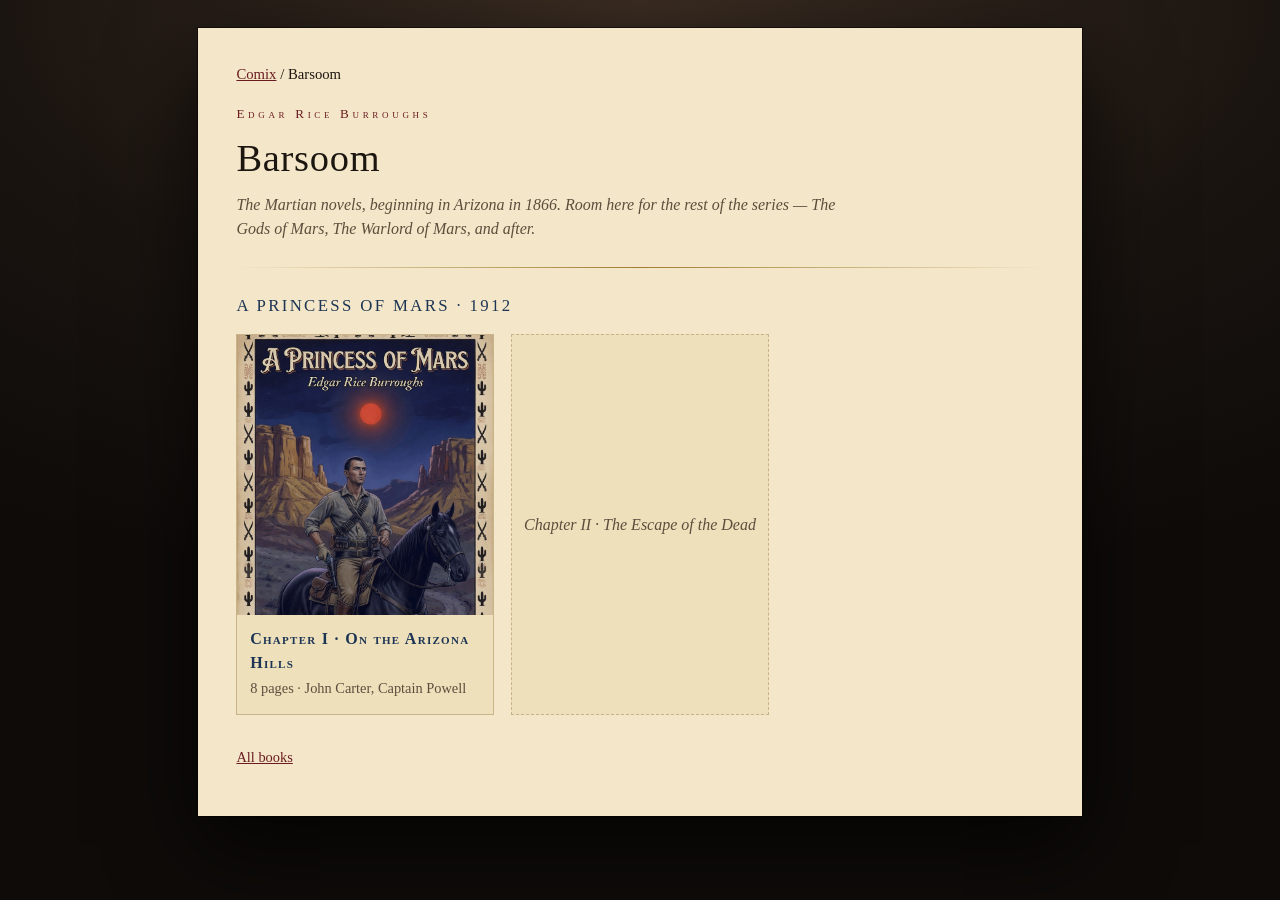
==== books/barsoom/index.html @ 8e0dc10a "Add Barsoom Chapter I: On the Arizona Hills Eight-page digest of A Princess of Mars, starting in Ari" ====
<!DOCTYPE html>
<html lang="en">
<head>
<meta charset="utf-8">
<meta name="viewport" content="width=device-width, initial-scale=1">
<title>Barsoom — Comix</title>
<link rel="stylesheet" href="/css/site.css">
</head>
<body>
<div class="wrap">
  <article class="sheet">
    <p class="crumbs"><a href="/">Comix</a> / Barsoom</p>
    <p class="kicker">Edgar Rice Burroughs</p>
    <h1>Barsoom</h1>
    <p class="lede">The Martian novels, beginning in Arizona in 1866. Room here for the rest of the series — <em>The Gods of Mars</em>, <em>The Warlord of Mars</em>, and after.</p>
    <hr class="rule">
    <h2>A Princess of Mars · 1912</h2>
    <div class="grid">
      <a class="card" href="/books/barsoom/a-princess-of-mars/chapter-01/">
        <img src="/books/barsoom/a-princess-of-mars/chapter-01/panels/00-cover.jpg" alt="A Princess of Mars, Chapter I">
        <div class="meta">
          <strong>Chapter I · On the Arizona Hills</strong>
          <span>8 pages · John Carter, Captain Powell</span>
        </div>
      </a>
      <div class="card ghost">Chapter II · The Escape of the Dead</div>
    </div>
    <footer><a href="/">All books</a></footer>
  </article>
</div>
</body>
</html>
---- css/site.css ----
:root {
  --ink: #1c1610;
  --paper: #f4e6c8;
  --muted: #5c4e3d;
  --oxblood: #6b1c22;
  --gold: #a07d32;
  --prussian: #1c3554;
}
* { box-sizing: border-box; }
html, body { margin: 0; padding: 0; }
body {
  background: radial-gradient(1200px 600px at 50% 0%, #3a2c22 0%, #1a1410 55%, #0e0b09 100%);
  color: var(--ink);
  font-family: Palatino, "Palatino Linotype", "Iowan Old Style", "Times New Roman", serif;
  line-height: 1.5;
  min-height: 100vh;
}
.wrap {
  max-width: 920px;
  margin: 0 auto;
  padding: 28px 18px 64px;
}
.sheet {
  background: var(--paper);
  box-shadow: 0 0 0 1px #0008, 0 30px 80px #000a;
  padding: 2.2rem 2.4rem 3rem;
}
.kicker {
  font-variant: small-caps;
  letter-spacing: .28em;
  color: var(--oxblood);
  font-size: .82rem;
  margin: 0 0 .35rem;
}
h1 {
  font-weight: 400;
  font-size: 2.4rem;
  margin: 0 0 .35rem;
  letter-spacing: .02em;
}
.lede {
  color: var(--muted);
  font-style: italic;
  margin: 0 0 1.6rem;
  max-width: 38rem;
}
.rule {
  border: 0;
  height: 1px;
  background: linear-gradient(90deg, transparent, var(--gold), transparent);
  margin: 1.6rem 0;
}
h2 {
  font-weight: 400;
  letter-spacing: .14em;
  text-transform: uppercase;
  font-size: 1.05rem;
  color: var(--prussian);
  margin: 0 0 1rem;
}
.crumbs {
  font-size: .92rem;
  margin: 0 0 1.2rem;
}
.crumbs a { color: var(--oxblood); }
.grid {
  display: grid;
  grid-template-columns: repeat(auto-fill, minmax(240px, 1fr));
  gap: 1.1rem;
}
.card {
  display: block;
  background: #efe0bc;
  border: 1px solid #c9b48a;
  color: inherit;
  text-decoration: none;
  overflow: hidden;
}
.card img {
  width: 100%;
  height: 280px;
  object-fit: cover;
  object-position: center 15%;
  display: block;
  background: #1c1610;
}
.card .meta { padding: .7rem .8rem .9rem; }
.card strong {
  display: block;
  font-variant: small-caps;
  letter-spacing: .08em;
  color: var(--prussian);
}
.card span {
  display: block;
  color: var(--muted);
  font-size: .9rem;
  margin-top: .2rem;
}
.card.ghost {
  min-height: 220px;
  display: flex;
  align-items: center;
  justify-content: center;
  color: var(--muted);
  font-style: italic;
  border-style: dashed;
}
.book-head { margin-bottom: 1.2rem; }
.book-head p { margin: .3rem 0 0; color: var(--muted); }
footer {
  margin-top: 2rem;
  color: var(--muted);
  font-size: .9rem;
}
a { color: var(--oxblood); }
@media (max-width: 640px) {
  .sheet { padding: 1.4rem 1.1rem 2.2rem; }
  h1 { font-size: 1.8rem; }
  .card img { height: 200px; }
}
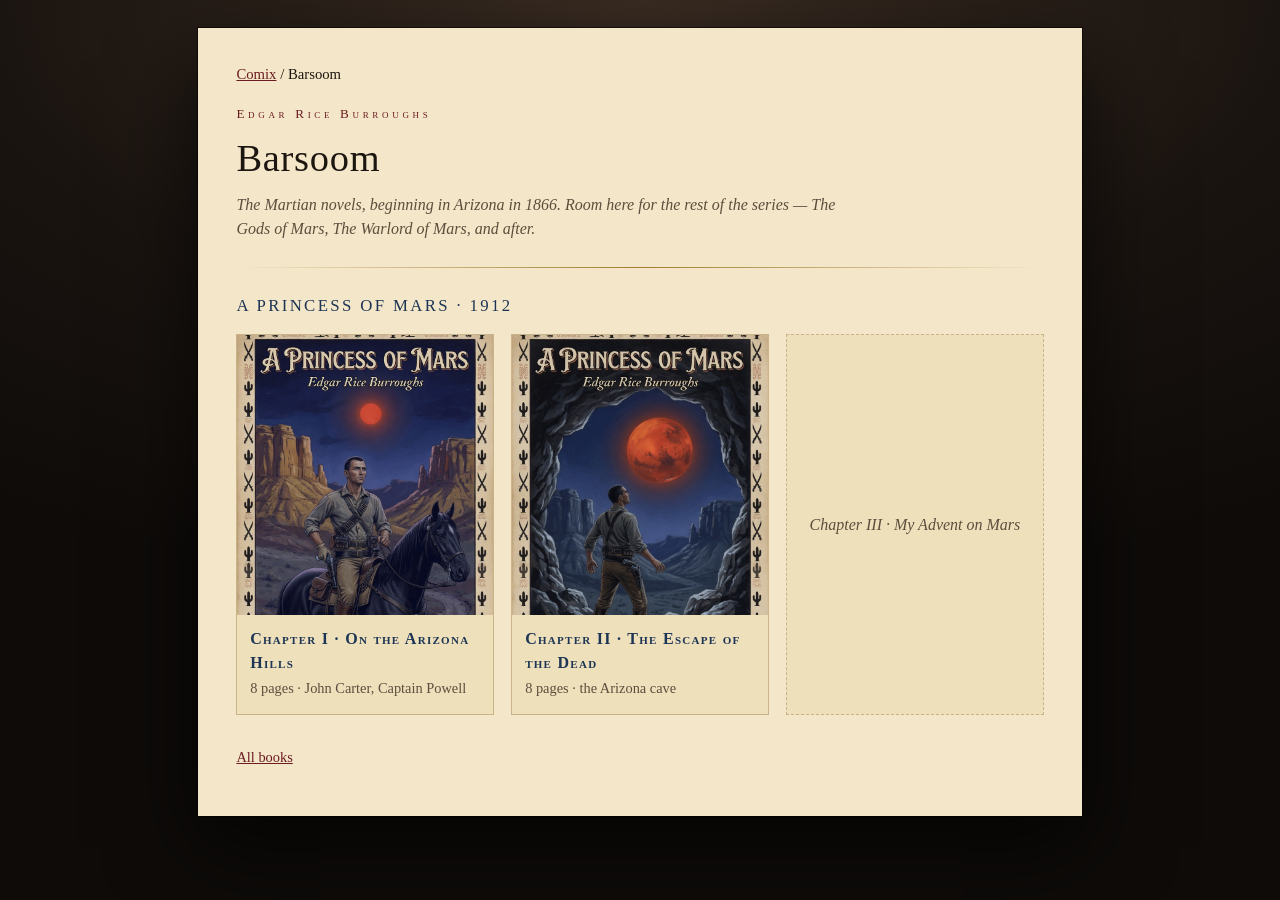
==== commit 2a6bd753: "Add Barsoom Chapter II: The Escape of the Dead Eight-page digest of the Arizona cave: paralysis, the" ====
--- a/books/barsoom/index.html
+++ b/books/barsoom/index.html
@@ -23,7 +23,14 @@
           <span>8 pages · John Carter, Captain Powell</span>
         </div>
       </a>
-      <div class="card ghost">Chapter II · The Escape of the Dead</div>
+      <a class="card" href="/books/barsoom/a-princess-of-mars/chapter-02/">
+        <img src="/books/barsoom/a-princess-of-mars/chapter-02/panels/00-cover.jpg" alt="A Princess of Mars, Chapter II">
+        <div class="meta">
+          <strong>Chapter II · The Escape of the Dead</strong>
+          <span>8 pages · the Arizona cave</span>
+        </div>
+      </a>
+      <div class="card ghost">Chapter III · My Advent on Mars</div>
     </div>
     <footer><a href="/">All books</a></footer>
   </article>
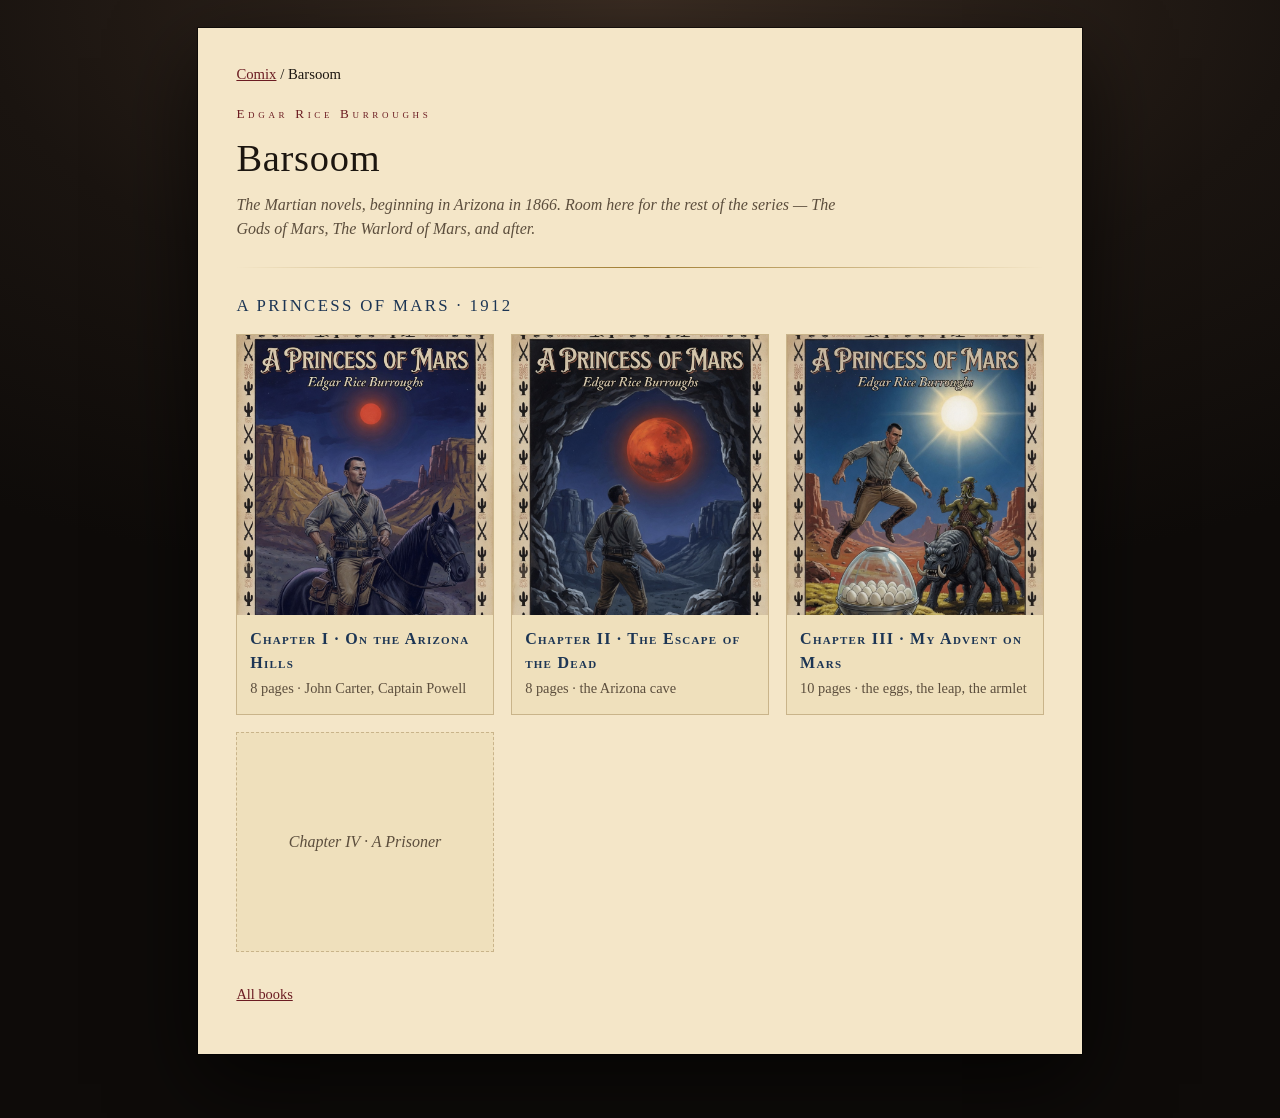
==== commit fdcb1103: "Add Barsoom Chapter III: My Advent on Mars Ten-page digest of the landing: moss and eggs, the charge" ====
--- a/books/barsoom/index.html
+++ b/books/barsoom/index.html
@@ -30,7 +30,14 @@
           <span>8 pages · the Arizona cave</span>
         </div>
       </a>
-      <div class="card ghost">Chapter III · My Advent on Mars</div>
+      <a class="card" href="/books/barsoom/a-princess-of-mars/chapter-03/">
+        <img src="/books/barsoom/a-princess-of-mars/chapter-03/panels/00-cover.jpg" alt="A Princess of Mars, Chapter III">
+        <div class="meta">
+          <strong>Chapter III · My Advent on Mars</strong>
+          <span>10 pages · the eggs, the leap, the armlet</span>
+        </div>
+      </a>
+      <div class="card ghost">Chapter IV · A Prisoner</div>
     </div>
     <footer><a href="/">All books</a></footer>
   </article>
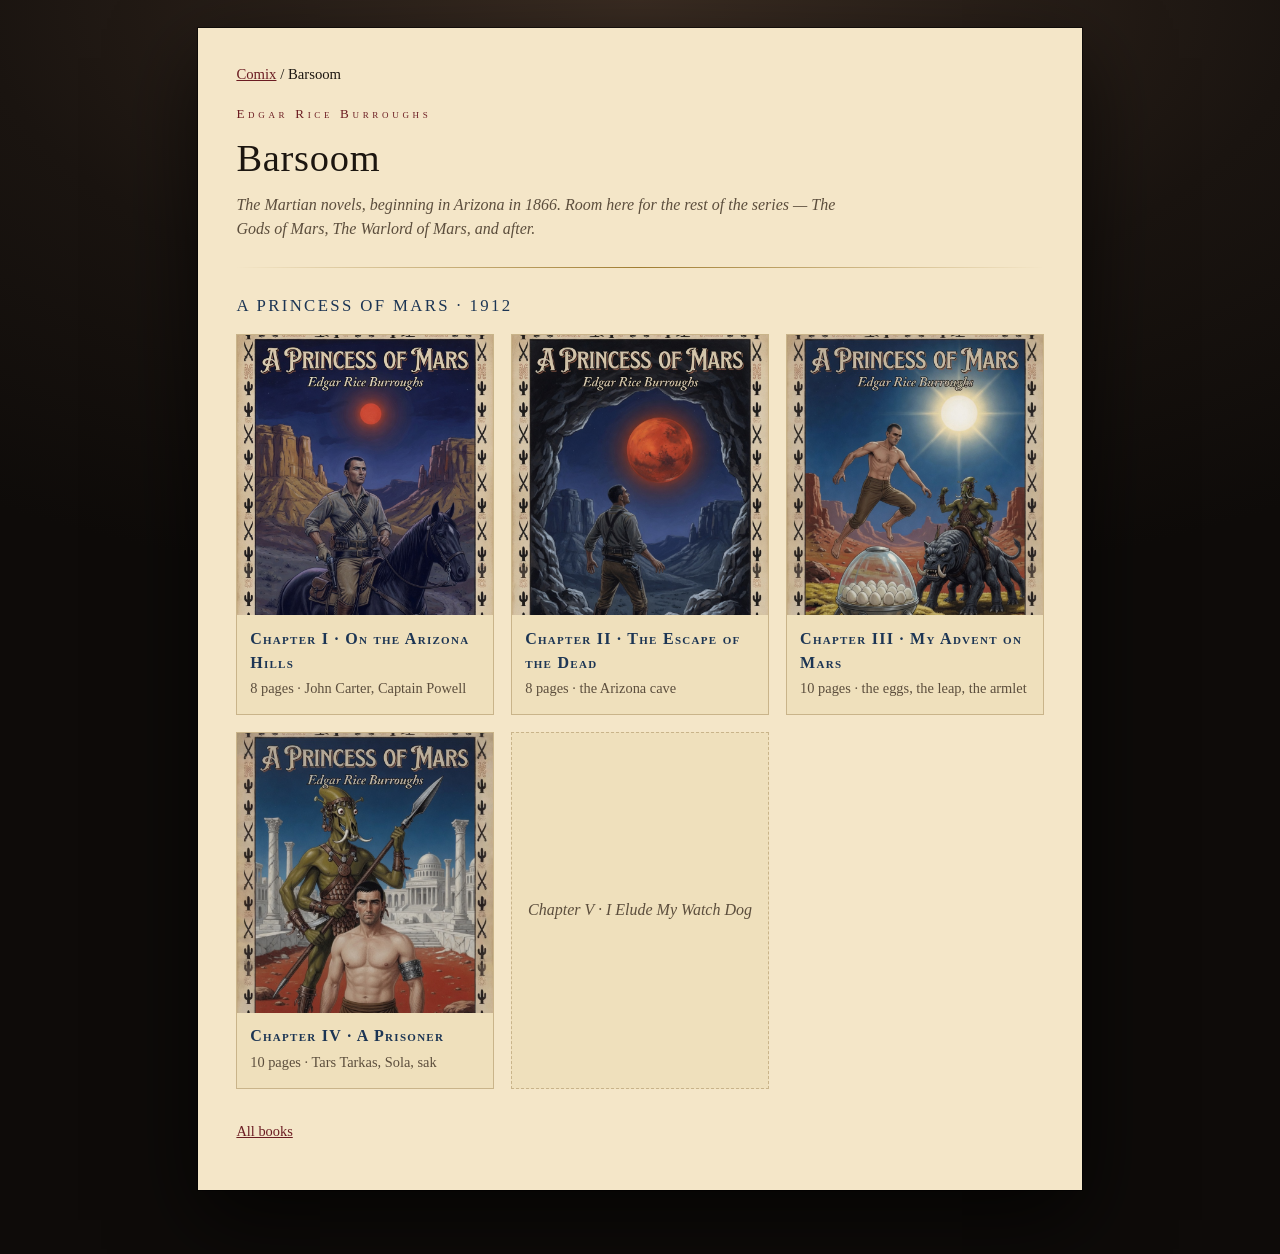
==== commit 8cc15e05: "Add Barsoom Chapter IV: A Prisoner Ten-page digest of the dead city, Tars Tarkas named, the punch, s" ====
--- a/books/barsoom/index.html
+++ b/books/barsoom/index.html
@@ -37,7 +37,14 @@
           <span>10 pages · the eggs, the leap, the armlet</span>
         </div>
       </a>
-      <div class="card ghost">Chapter IV · A Prisoner</div>
+      <a class="card" href="/books/barsoom/a-princess-of-mars/chapter-04/">
+        <img src="/books/barsoom/a-princess-of-mars/chapter-04/panels/00-cover.jpg" alt="A Princess of Mars, Chapter IV">
+        <div class="meta">
+          <strong>Chapter IV · A Prisoner</strong>
+          <span>10 pages · Tars Tarkas, Sola, sak</span>
+        </div>
+      </a>
+      <div class="card ghost">Chapter V · I Elude My Watch Dog</div>
     </div>
     <footer><a href="/">All books</a></footer>
   </article>
